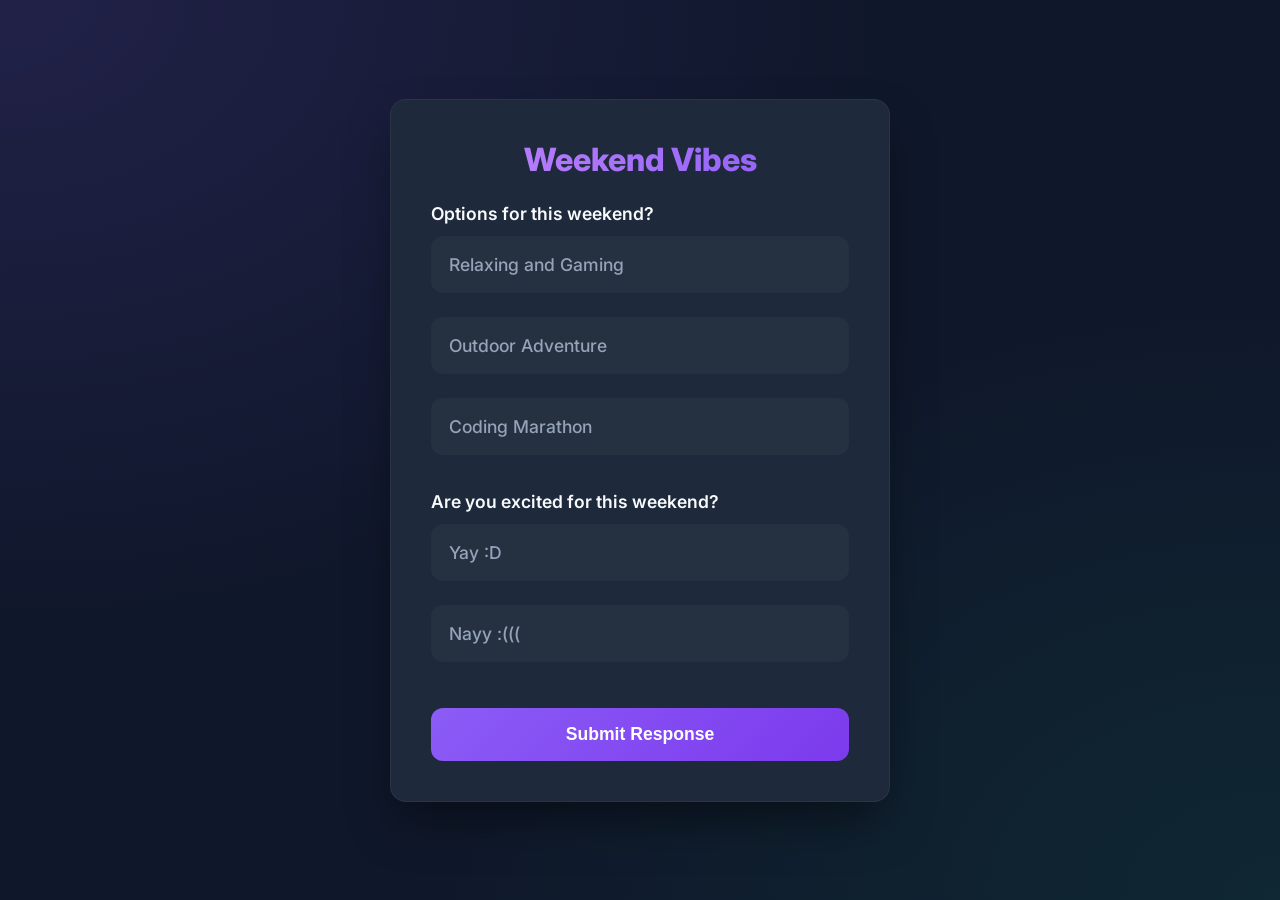
==== index.html @ 4a8eedd5 "Project Initialization" ====
<!DOCTYPE html>
<html lang="en">
<head>
    <meta charset="UTF-8">
    <meta name="viewport" content="width=device-width, initial-scale=1.0">
    <title>Weekend Planner</title>
    <link rel="preconnect" href="https://fonts.googleapis.com">
    <link rel="preconnect" href="https://fonts.gstatic.com" crossorigin>
    <link href="https://fonts.googleapis.com/css2?family=Inter:wght@400;500;600;800&display=swap" rel="stylesheet">
    <link rel="stylesheet" href="style.css">
</head>
<body>
    <div class="container">
        <h1>Weekend Vibes</h1>
        
        <!-- Google Form Action URL will be handled by JS for custom redirect -->
        <form id="weekendForm">
            
            <!-- Question 1 -->
            <div class="form-group">
                <label>Options for this weekend?</label>
                <div class="radio-group">
                    <label class="radio-option">
                        <input type="radio" name="entry.1000819200" value="Option 1" required>
                        <div class="radio-tile">
                            <span class="radio-label">Relaxing and Gaming</span>
                        </div>
                    </label>
                    <label class="radio-option">
                        <input type="radio" name="entry.1000819200" value="Option 2">
                        <div class="radio-tile">
                            <span class="radio-label">Outdoor Adventure</span>
                        </div>
                    </label>
                    <label class="radio-option">
                        <input type="radio" name="entry.1000819200" value="Option 3">
                        <div class="radio-tile">
                            <span class="radio-label">Coding Marathon</span>
                        </div>
                    </label>
                </div>
            </div>

            <!-- Question 2 -->
            <div class="form-group">
                <label>Are you excited for this weekend?</label>
                <div class="radio-group">
                    <label class="radio-option">
                        <input type="radio" name="entry.1845770731" value="Yay :D" required>
                        <div class="radio-tile">
                            <span class="radio-label">Yay :D</span>
                        </div>
                    </label>
                    <label class="radio-option">
                        <input type="radio" name="entry.1845770731" value="Nayy :(((" >
                        <div class="radio-tile">
                            <span class="radio-label">Nayy :(((</span>
                        </div>
                    </label>
                </div>
            </div>

            <button type="submit" class="btn-primary" id="submitBtn">
                <span>Submit Response</span>
                <div class="loader" id="submitLoader" style="width: 20px; height: 20px; border-width: 2px; vertical-align: middle; margin-left: 10px;"></div>
            </button>

        </form>
    </div>

    <script src="app.js"></script>
</body>
</html>
---- style.css ----
:root {
  --bg-color: #0f172a;
  --card-bg: #1e293b;
  --text-primary: #f8fafc;
  --text-secondary: #94a3b8;
  --accent-color: #8b5cf6; /* Violet */
  --accent-hover: #7c3aed;
  --success-color: #10b981;
  --error-color: #ef4444;
  --radius: 16px;
  --font-family: 'Inter', system-ui, -apple-system, sans-serif;
}

* {
  box-sizing: border-box;
  margin: 0;
  padding: 0;
}

body {
  font-family: var(--font-family);
  background-color: var(--bg-color);
  color: var(--text-primary);
  min-height: 100vh;
  display: flex;
  align-items: center;
  justify-content: center;
  padding: 20px;
  background-image: 
    radial-gradient(at 0% 0%, rgba(139, 92, 246, 0.15) 0px, transparent 50%),
    radial-gradient(at 100% 100%, rgba(16, 185, 129, 0.1) 0px, transparent 50%);
}

.container {
  width: 100%;
  max-width: 500px;
  background-color: var(--card-bg);
  padding: 40px;
  border-radius: var(--radius);
  box-shadow: 0 25px 50px -12px rgba(0, 0, 0, 0.5);
  border: 1px solid rgba(255, 255, 255, 0.05);
  animation: fadeIn 0.8s ease-out;
}

@keyframes fadeIn {
  from { opacity: 0; transform: translateY(20px); }
  to { opacity: 1; transform: translateY(0); }
}

h1 {
  font-size: 2rem;
  font-weight: 800;
  text-align: center;
  margin-bottom: 1.5rem;
  background: linear-gradient(to right, #c084fc, #8b5cf6);
  -webkit-background-clip: text;
  background-clip: text;
  color: transparent;
}

.form-group {
  margin-bottom: 24px;
}

label {
  display: block;
  font-weight: 600;
  margin-bottom: 12px;
  color: var(--text-primary);
  font-size: 1.1rem;
}

/* Custom Radio/Select Styling */
.radio-group, .select-wrapper {
  display: flex;
  flex-direction: column;
  gap: 12px;
}

.radio-option {
  position: relative;
}

.radio-option input[type="radio"] {
  position: absolute;
  opacity: 0;
  cursor: pointer;
}

.radio-tile {
  display: flex;
  align-items: center;
  gap: 12px;
  padding: 16px;
  background-color: rgba(255, 255, 255, 0.03);
  border: 2px solid transparent;
  border-radius: 12px;
  cursor: pointer;
  transition: all 0.3s ease;
}

.radio-option input[type="radio"]:checked + .radio-tile {
  background-color: rgba(139, 92, 246, 0.1);
  border-color: var(--accent-color);
  box-shadow: 0 0 15px rgba(139, 92, 246, 0.2);
}

.radio-label {
  color: var(--text-secondary);
  font-weight: 500;
}

.radio-option input[type="radio"]:checked + .radio-tile .radio-label {
  color: var(--text-primary);
}

/* Button Styling */
.btn-primary {
  width: 100%;
  padding: 16px;
  background: linear-gradient(135deg, var(--accent-color), var(--accent-hover));
  color: white;
  border: none;
  border-radius: 12px;
  font-size: 1.1rem;
  font-weight: 700;
  cursor: pointer;
  transition: transform 0.2s, box-shadow 0.2s;
  margin-top: 10px;
}

.btn-primary:hover {
  transform: translateY(-2px);
  box-shadow: 0 10px 20px rgba(139, 92, 246, 0.3);
}

.btn-primary:active {
  transform: translateY(0);
}

/* Success Page Specifics */
.success-container {
  text-align: center;
}

.cat-image-wrapper {
  margin: 30px 0;
  position: relative;
  border-radius: var(--radius);
  overflow: hidden;
  box-shadow: 0 10px 30px rgba(0, 0, 0, 0.3);
  background-color: #000;
  min-height: 300px; /* Layout stability */
  display: flex;
  align-items: center;
  justify-content: center;
}

.cat-image-wrapper img {
  width: 100%;
  height: auto;
  display: block;
  object-fit: cover;
  transition: transform 0.5s ease;
}

.cat-image-wrapper:hover img {
  transform: scale(1.05);
}

.message {
  font-size: 1.25rem;
  color: var(--text-secondary);
  margin-bottom: 2rem;
}

/* Loader */
.loader {
  width: 48px;
  height: 48px;
  border: 5px solid rgba(255, 255, 255, 0.1);
  border-bottom-color: var(--accent-color);
  border-radius: 50%;
  display: inline-block;
  box-sizing: border-box;
  animation: rotation 1s linear infinite;
  display: none; /* Hidden by default */
}

@keyframes rotation {
  0% { transform: rotate(0deg); }
  100% { transform: rotate(360deg); }
}
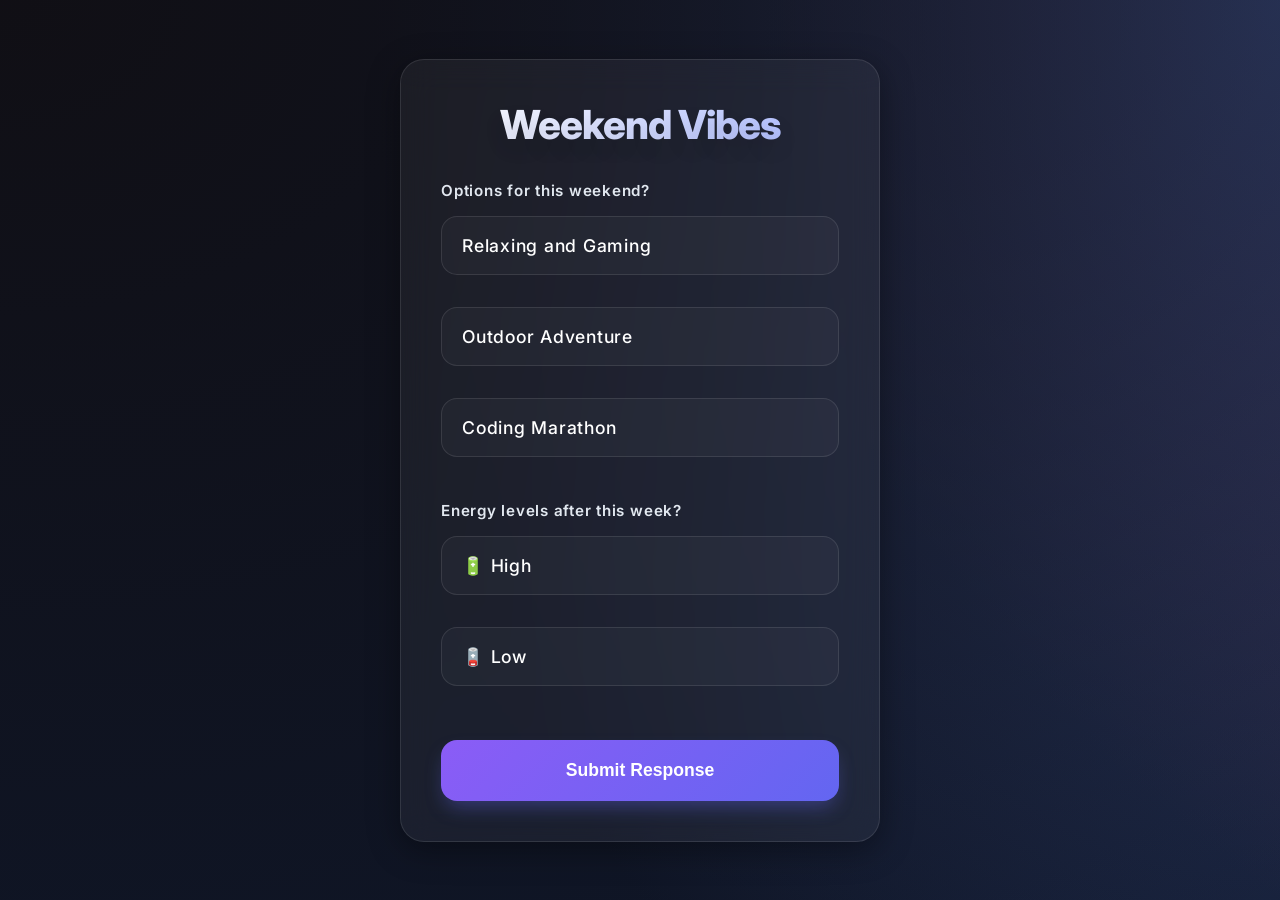
==== commit 83528191: "Change typescript + values of second form field" ====
--- a/index.html
+++ b/index.html
@@ -1,5 +1,6 @@
 <!DOCTYPE html>
 <html lang="en">
+
 <head>
     <meta charset="UTF-8">
     <meta name="viewport" content="width=device-width, initial-scale=1.0">
@@ -9,33 +10,37 @@
     <link href="https://fonts.googleapis.com/css2?family=Inter:wght@400;500;600;800&display=swap" rel="stylesheet">
     <link rel="stylesheet" href="style.css">
 </head>
+
 <body>
     <div class="container">
         <h1>Weekend Vibes</h1>
-        
+
         <!-- Google Form Action URL will be handled by JS for custom redirect -->
         <form id="weekendForm">
-            
+
             <!-- Question 1 -->
             <div class="form-group">
                 <label>Options for this weekend?</label>
                 <div class="radio-group">
                     <label class="radio-option">
-                        <input type="radio" name="entry.1000819200" value="Option 1" required>
+                        <input type="radio" name="entry.1000819200" value="Relaxing and Gaming" required
+                            data-script-id="q1-option-1-input">
                         <div class="radio-tile">
-                            <span class="radio-label">Relaxing and Gaming</span>
+                            <span class="radio-label" data-script-id="q1-option-1-label">Relaxing and Gaming</span>
                         </div>
                     </label>
                     <label class="radio-option">
-                        <input type="radio" name="entry.1000819200" value="Option 2">
+                        <input type="radio" name="entry.1000819200" value="Outdoor Adventure"
+                            data-script-id="q1-option-2-input">
                         <div class="radio-tile">
-                            <span class="radio-label">Outdoor Adventure</span>
+                            <span class="radio-label" data-script-id="q1-option-2-label">Outdoor Adventure</span>
                         </div>
                     </label>
                     <label class="radio-option">
-                        <input type="radio" name="entry.1000819200" value="Option 3">
+                        <input type="radio" name="entry.1000819200" value="Coding Marathon"
+                            data-script-id="q1-option-3-input">
                         <div class="radio-tile">
-                            <span class="radio-label">Coding Marathon</span>
+                            <span class="radio-label" data-script-id="q1-option-3-label">Coding Marathon</span>
                         </div>
                     </label>
                 </div>
@@ -43,18 +48,18 @@
 
             <!-- Question 2 -->
             <div class="form-group">
-                <label>Are you excited for this weekend?</label>
+                <label>Energy levels after this week?</label>
                 <div class="radio-group">
                     <label class="radio-option">
-                        <input type="radio" name="entry.1845770731" value="Yay :D" required>
+                        <input type="radio" name="entry.1845770731" value="High" required>
                         <div class="radio-tile">
-                            <span class="radio-label">Yay :D</span>
+                            <span class="radio-label">🔋 High</span>
                         </div>
                     </label>
                     <label class="radio-option">
-                        <input type="radio" name="entry.1845770731" value="Nayy :(((" >
+                        <input type="radio" name="entry.1845770731" value="Low">
                         <div class="radio-tile">
-                            <span class="radio-label">Nayy :(((</span>
+                            <span class="radio-label">🪫 Low</span>
                         </div>
                     </label>
                 </div>
@@ -62,7 +67,9 @@
 
             <button type="submit" class="btn-primary" id="submitBtn">
                 <span>Submit Response</span>
-                <div class="loader" id="submitLoader" style="width: 20px; height: 20px; border-width: 2px; vertical-align: middle; margin-left: 10px;"></div>
+                <div class="loader" id="submitLoader"
+                    style="width: 20px; height: 20px; border-width: 2px; vertical-align: middle; margin-left: 10px;">
+                </div>
             </button>
 
         </form>
@@ -70,4 +77,5 @@
 
     <script src="app.js"></script>
 </body>
-</html>
+
+</html>
--- a/style.css
+++ b/style.css
@@ -1,13 +1,12 @@
 :root {
   --bg-color: #0f172a;
-  --card-bg: #1e293b;
-  --text-primary: #f8fafc;
-  --text-secondary: #94a3b8;
-  --accent-color: #8b5cf6; /* Violet */
-  --accent-hover: #7c3aed;
-  --success-color: #10b981;
-  --error-color: #ef4444;
-  --radius: 16px;
+  --text-primary: #ffffff;
+  --text-secondary: #e2e8f0;
+  --accent-color: #8b5cf6;
+  --accent-glow: rgba(139, 92, 246, 0.5);
+  --glass-bg: rgba(255, 255, 255, 0.05);
+  --glass-border: rgba(255, 255, 255, 0.1);
+  --glass-highlight: rgba(255, 255, 255, 0.2);
   --font-family: 'Inter', system-ui, -apple-system, sans-serif;
 }
 
@@ -26,116 +25,152 @@
   align-items: center;
   justify-content: center;
   padding: 20px;
-  background-image: 
-    radial-gradient(at 0% 0%, rgba(139, 92, 246, 0.15) 0px, transparent 50%),
-    radial-gradient(at 100% 100%, rgba(16, 185, 129, 0.1) 0px, transparent 50%);
-}
-
+  /* Animated Mesh Gradient Background */
+  background-image:
+    radial-gradient(at 0% 0%, hsla(253, 16%, 7%, 1) 0, transparent 50%),
+    radial-gradient(at 50% 0%, hsla(225, 39%, 30%, 1) 0, transparent 50%),
+    radial-gradient(at 100% 0%, hsla(339, 49%, 30%, 1) 0, transparent 50%);
+  background-size: 200% 200%;
+  animation: gradient 15s ease infinite;
+}
+
+@keyframes gradient {
+  0% {
+    background-position: 0% 50%;
+  }
+
+  50% {
+    background-position: 100% 50%;
+  }
+
+  100% {
+    background-position: 0% 50%;
+  }
+}
+
+/* Glassmorphism Card */
 .container {
   width: 100%;
-  max-width: 500px;
-  background-color: var(--card-bg);
+  max-width: 480px;
+  background: var(--glass-bg);
+  backdrop-filter: blur(16px);
+  -webkit-backdrop-filter: blur(16px);
   padding: 40px;
-  border-radius: var(--radius);
-  box-shadow: 0 25px 50px -12px rgba(0, 0, 0, 0.5);
-  border: 1px solid rgba(255, 255, 255, 0.05);
-  animation: fadeIn 0.8s ease-out;
-}
-
-@keyframes fadeIn {
-  from { opacity: 0; transform: translateY(20px); }
-  to { opacity: 1; transform: translateY(0); }
+  border-radius: 24px;
+  border: 1px solid var(--glass-border);
+  box-shadow: 0 8px 32px 0 rgba(0, 0, 0, 0.37);
+  animation: float 6s ease-in-out infinite;
+}
+
+@keyframes float {
+  0% {
+    transform: translateY(0px);
+  }
+
+  50% {
+    transform: translateY(-10px);
+  }
+
+  100% {
+    transform: translateY(0px);
+  }
 }
 
 h1 {
-  font-size: 2rem;
+  font-size: 2.5rem;
   font-weight: 800;
   text-align: center;
-  margin-bottom: 1.5rem;
-  background: linear-gradient(to right, #c084fc, #8b5cf6);
+  margin-bottom: 2rem;
+  letter-spacing: -1px;
+  background: linear-gradient(135deg, #fff 0%, #a5b4fc 100%);
   -webkit-background-clip: text;
   background-clip: text;
   color: transparent;
+  text-shadow: 0 10px 20px rgba(0, 0, 0, 0.1);
 }
 
 .form-group {
-  margin-bottom: 24px;
+  margin-bottom: 28px;
 }
 
 label {
   display: block;
   font-weight: 600;
-  margin-bottom: 12px;
-  color: var(--text-primary);
-  font-size: 1.1rem;
-}
-
-/* Custom Radio/Select Styling */
-.radio-group, .select-wrapper {
+  margin-bottom: 16px;
+  color: var(--text-secondary);
+  font-size: 0.95rem;
+  letter-spacing: 0.05em;
+}
+
+/* Custom Radio Styling */
+.radio-group {
   display: flex;
   flex-direction: column;
-  gap: 12px;
+  gap: 16px;
 }
 
 .radio-option {
   position: relative;
+  display: block;
+  cursor: pointer;
 }
 
 .radio-option input[type="radio"] {
   position: absolute;
   opacity: 0;
-  cursor: pointer;
 }
 
 .radio-tile {
   display: flex;
   align-items: center;
-  gap: 12px;
-  padding: 16px;
-  background-color: rgba(255, 255, 255, 0.03);
-  border: 2px solid transparent;
-  border-radius: 12px;
-  cursor: pointer;
-  transition: all 0.3s ease;
-}
-
-.radio-option input[type="radio"]:checked + .radio-tile {
-  background-color: rgba(139, 92, 246, 0.1);
+  padding: 18px 20px;
+  background: rgba(255, 255, 255, 0.03);
+  border: 1px solid var(--glass-border);
+  border-radius: 16px;
+  transition: all 0.3s cubic-bezier(0.4, 0, 0.2, 1);
+}
+
+.radio-tile:hover {
+  background: rgba(255, 255, 255, 0.08);
+  border-color: var(--glass-highlight);
+  transform: translateX(5px);
+}
+
+.radio-option input[type="radio"]:checked+.radio-tile {
+  background: rgba(139, 92, 246, 0.2);
   border-color: var(--accent-color);
-  box-shadow: 0 0 15px rgba(139, 92, 246, 0.2);
+  box-shadow: 0 0 20px var(--accent-glow);
 }
 
 .radio-label {
-  color: var(--text-secondary);
+  color: var(--text-primary);
   font-weight: 500;
-}
-
-.radio-option input[type="radio"]:checked + .radio-tile .radio-label {
-  color: var(--text-primary);
+  font-size: 1.1rem;
 }
 
 /* Button Styling */
 .btn-primary {
   width: 100%;
-  padding: 16px;
-  background: linear-gradient(135deg, var(--accent-color), var(--accent-hover));
+  padding: 20px;
+  background: linear-gradient(135deg, #8b5cf6 0%, #6366f1 100%);
   color: white;
   border: none;
-  border-radius: 12px;
+  border-radius: 16px;
   font-size: 1.1rem;
   font-weight: 700;
   cursor: pointer;
-  transition: transform 0.2s, box-shadow 0.2s;
+  transition: all 0.3s ease;
   margin-top: 10px;
+  box-shadow: 0 10px 20px -5px rgba(99, 102, 241, 0.4);
 }
 
 .btn-primary:hover {
-  transform: translateY(-2px);
-  box-shadow: 0 10px 20px rgba(139, 92, 246, 0.3);
+  transform: translateY(-3px) scale(1.02);
+  box-shadow: 0 20px 30px -10px rgba(99, 102, 241, 0.6);
 }
 
 .btn-primary:active {
-  transform: translateY(0);
+  transform: translateY(0) scale(0.98);
 }
 
 /* Success Page Specifics */
@@ -145,49 +180,45 @@
 
 .cat-image-wrapper {
   margin: 30px 0;
-  position: relative;
-  border-radius: var(--radius);
+  border-radius: 20px;
   overflow: hidden;
-  box-shadow: 0 10px 30px rgba(0, 0, 0, 0.3);
-  background-color: #000;
-  min-height: 300px; /* Layout stability */
+  box-shadow: 0 20px 40px rgba(0, 0, 0, 0.4);
+  background-color: rgba(0, 0, 0, 0.2);
+  min-height: 300px;
   display: flex;
   align-items: center;
   justify-content: center;
+  border: 1px solid var(--glass-border);
 }
 
 .cat-image-wrapper img {
   width: 100%;
   height: auto;
   display: block;
-  object-fit: cover;
-  transition: transform 0.5s ease;
-}
-
-.cat-image-wrapper:hover img {
-  transform: scale(1.05);
 }
 
 .message {
-  font-size: 1.25rem;
+  font-size: 1.5rem;
   color: var(--text-secondary);
   margin-bottom: 2rem;
+  font-weight: 300;
 }
 
 /* Loader */
 .loader {
-  width: 48px;
-  height: 48px;
-  border: 5px solid rgba(255, 255, 255, 0.1);
-  border-bottom-color: var(--accent-color);
+  width: 24px;
+  height: 24px;
+  border: 3px solid rgba(255, 255, 255, 0.3);
   border-radius: 50%;
-  display: inline-block;
-  box-sizing: border-box;
-  animation: rotation 1s linear infinite;
-  display: none; /* Hidden by default */
-}
-
-@keyframes rotation {
-  0% { transform: rotate(0deg); }
-  100% { transform: rotate(360deg); }
-}
+  border-top-color: #fff;
+  animation: spin 1s ease-in-out infinite;
+  display: none;
+  vertical-align: middle;
+  margin-left: 10px;
+}
+
+@keyframes spin {
+  to {
+    transform: rotate(360deg);
+  }
+}
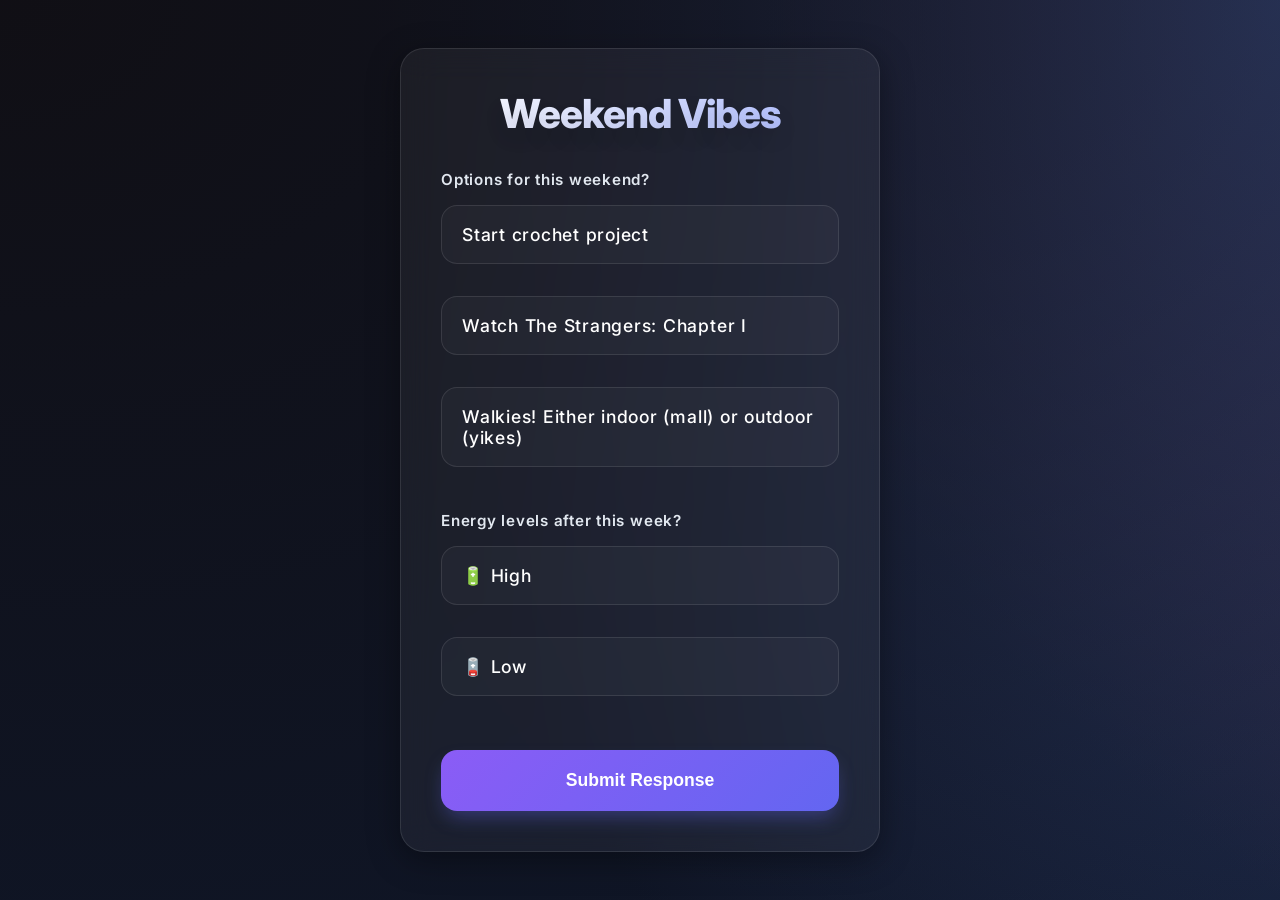
==== commit ef3ebed5: "Weekly update: 2026-02-05" ====
--- a/index.html
+++ b/index.html
@@ -23,24 +23,24 @@
                 <label>Options for this weekend?</label>
                 <div class="radio-group">
                     <label class="radio-option">
-                        <input type="radio" name="entry.1000819200" value="Relaxing and Gaming" required
+                        <input type="radio" name="entry.1000819200" value="Start crochet project" required
                             data-script-id="q1-option-1-input">
                         <div class="radio-tile">
-                            <span class="radio-label" data-script-id="q1-option-1-label">Relaxing and Gaming</span>
+                            <span class="radio-label" data-script-id="q1-option-1-label">Start crochet project</span>
                         </div>
                     </label>
                     <label class="radio-option">
-                        <input type="radio" name="entry.1000819200" value="Outdoor Adventure"
+                        <input type="radio" name="entry.1000819200" value="Watch The Strangers: Chapter I"
                             data-script-id="q1-option-2-input">
                         <div class="radio-tile">
-                            <span class="radio-label" data-script-id="q1-option-2-label">Outdoor Adventure</span>
+                            <span class="radio-label" data-script-id="q1-option-2-label">Watch The Strangers: Chapter I</span>
                         </div>
                     </label>
                     <label class="radio-option">
-                        <input type="radio" name="entry.1000819200" value="Coding Marathon"
+                        <input type="radio" name="entry.1000819200" value="Walkies! Either indoor (mall) or outdoor (yikes)"
                             data-script-id="q1-option-3-input">
                         <div class="radio-tile">
-                            <span class="radio-label" data-script-id="q1-option-3-label">Coding Marathon</span>
+                            <span class="radio-label" data-script-id="q1-option-3-label">Walkies! Either indoor (mall) or outdoor (yikes)</span>
                         </div>
                     </label>
                 </div>
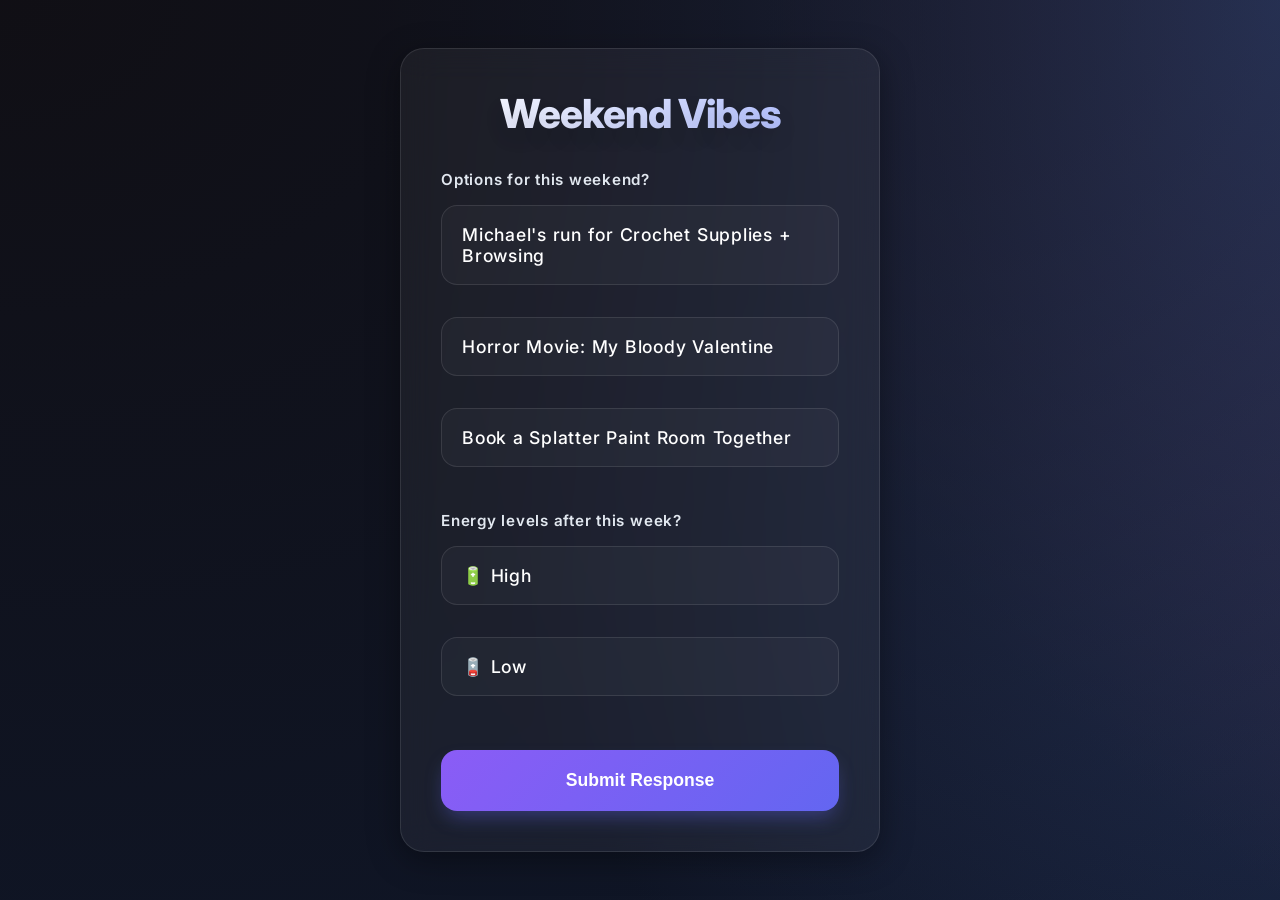
==== commit 82cd3a20: "Weekly update: 2026-02-10" ====
--- a/index.html
+++ b/index.html
@@ -23,24 +23,24 @@
                 <label>Options for this weekend?</label>
                 <div class="radio-group">
                     <label class="radio-option">
-                        <input type="radio" name="entry.1000819200" value="Start crochet project" required
+                        <input type="radio" name="entry.1000819200" value="Michael's run for Crochet Supplies + Browsing" required
                             data-script-id="q1-option-1-input">
                         <div class="radio-tile">
-                            <span class="radio-label" data-script-id="q1-option-1-label">Start crochet project</span>
+                            <span class="radio-label" data-script-id="q1-option-1-label">Michael's run for Crochet Supplies + Browsing</span>
                         </div>
                     </label>
                     <label class="radio-option">
-                        <input type="radio" name="entry.1000819200" value="Watch The Strangers: Chapter I"
+                        <input type="radio" name="entry.1000819200" value="Horror Movie: My Bloody Valentine"
                             data-script-id="q1-option-2-input">
                         <div class="radio-tile">
-                            <span class="radio-label" data-script-id="q1-option-2-label">Watch The Strangers: Chapter I</span>
+                            <span class="radio-label" data-script-id="q1-option-2-label">Horror Movie: My Bloody Valentine</span>
                         </div>
                     </label>
                     <label class="radio-option">
-                        <input type="radio" name="entry.1000819200" value="Walkies! Either indoor (mall) or outdoor (yikes)"
+                        <input type="radio" name="entry.1000819200" value="Book a Splatter Paint Room Together"
                             data-script-id="q1-option-3-input">
                         <div class="radio-tile">
-                            <span class="radio-label" data-script-id="q1-option-3-label">Walkies! Either indoor (mall) or outdoor (yikes)</span>
+                            <span class="radio-label" data-script-id="q1-option-3-label">Book a Splatter Paint Room Together</span>
                         </div>
                     </label>
                 </div>
--- a/style.css
+++ b/style.css
@@ -221,4 +221,28 @@
   to {
     transform: rotate(360deg);
   }
+}
+
+/* Mobile Responsiveness */
+@media (max-width: 600px) {
+  body {
+    padding: 10px;
+  }
+
+  .container {
+    padding: 24px;
+    width: 100%;
+  }
+
+  h1 {
+    font-size: 2rem;
+  }
+
+  .radio-tile {
+    padding: 14px 16px;
+  }
+
+  .radio-label {
+    font-size: 1rem;
+  }
 }
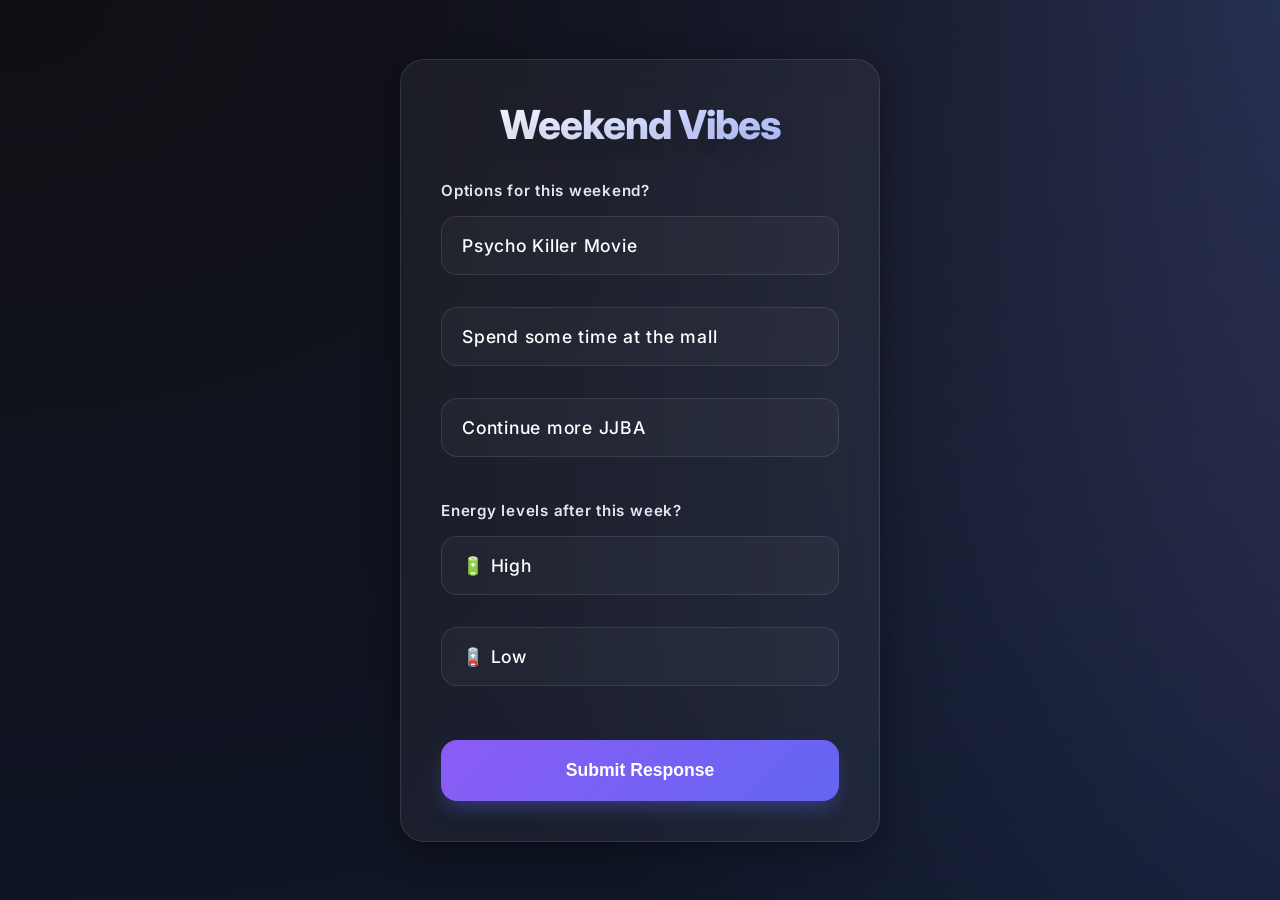
==== commit ba794bf3: "Weekly update: 2026-02-18" ====
--- a/index.html
+++ b/index.html
@@ -23,24 +23,24 @@
                 <label>Options for this weekend?</label>
                 <div class="radio-group">
                     <label class="radio-option">
-                        <input type="radio" name="entry.1000819200" value="Michael's run for Crochet Supplies + Browsing" required
+                        <input type="radio" name="entry.1000819200" value="Psycho Killer Movie" required
                             data-script-id="q1-option-1-input">
                         <div class="radio-tile">
-                            <span class="radio-label" data-script-id="q1-option-1-label">Michael's run for Crochet Supplies + Browsing</span>
+                            <span class="radio-label" data-script-id="q1-option-1-label">Psycho Killer Movie</span>
                         </div>
                     </label>
                     <label class="radio-option">
-                        <input type="radio" name="entry.1000819200" value="Horror Movie: My Bloody Valentine"
+                        <input type="radio" name="entry.1000819200" value="Spend some time at the mall"
                             data-script-id="q1-option-2-input">
                         <div class="radio-tile">
-                            <span class="radio-label" data-script-id="q1-option-2-label">Horror Movie: My Bloody Valentine</span>
+                            <span class="radio-label" data-script-id="q1-option-2-label">Spend some time at the mall</span>
                         </div>
                     </label>
                     <label class="radio-option">
-                        <input type="radio" name="entry.1000819200" value="Book a Splatter Paint Room Together"
+                        <input type="radio" name="entry.1000819200" value="Continue more JJBA"
                             data-script-id="q1-option-3-input">
                         <div class="radio-tile">
-                            <span class="radio-label" data-script-id="q1-option-3-label">Book a Splatter Paint Room Together</span>
+                            <span class="radio-label" data-script-id="q1-option-3-label">Continue more JJBA</span>
                         </div>
                     </label>
                 </div>
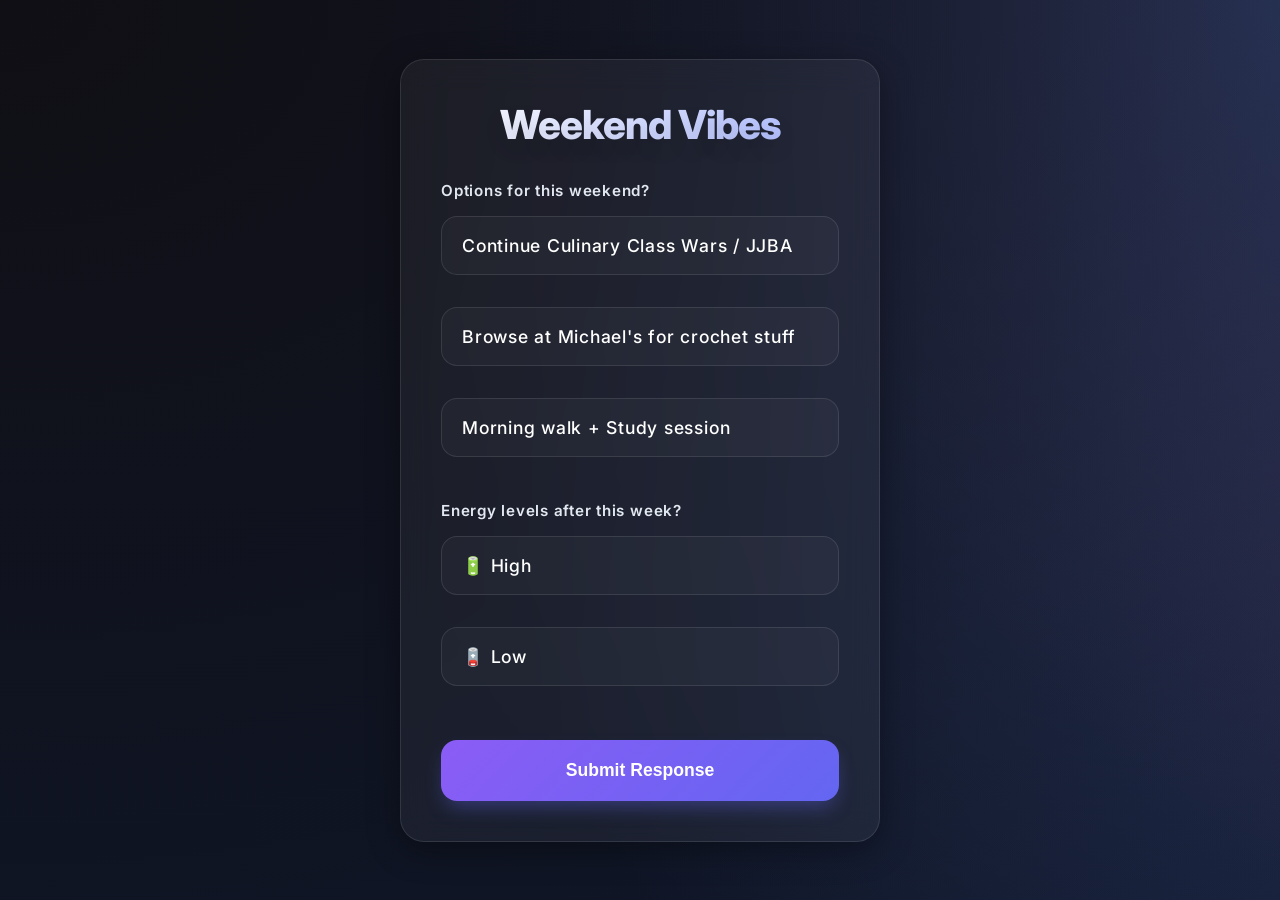
==== commit b61f8f2d: "Weekly update: 2026-02-25" ====
--- a/index.html
+++ b/index.html
@@ -23,24 +23,24 @@
                 <label>Options for this weekend?</label>
                 <div class="radio-group">
                     <label class="radio-option">
-                        <input type="radio" name="entry.1000819200" value="Psycho Killer Movie" required
+                        <input type="radio" name="entry.1000819200" value="Continue Culinary Class Wars / JJBA" required
                             data-script-id="q1-option-1-input">
                         <div class="radio-tile">
-                            <span class="radio-label" data-script-id="q1-option-1-label">Psycho Killer Movie</span>
+                            <span class="radio-label" data-script-id="q1-option-1-label">Continue Culinary Class Wars / JJBA</span>
                         </div>
                     </label>
                     <label class="radio-option">
-                        <input type="radio" name="entry.1000819200" value="Spend some time at the mall"
+                        <input type="radio" name="entry.1000819200" value="Browse at Michael's for crochet stuff"
                             data-script-id="q1-option-2-input">
                         <div class="radio-tile">
-                            <span class="radio-label" data-script-id="q1-option-2-label">Spend some time at the mall</span>
+                            <span class="radio-label" data-script-id="q1-option-2-label">Browse at Michael's for crochet stuff</span>
                         </div>
                     </label>
                     <label class="radio-option">
-                        <input type="radio" name="entry.1000819200" value="Continue more JJBA"
+                        <input type="radio" name="entry.1000819200" value="Morning walk + Study session"
                             data-script-id="q1-option-3-input">
                         <div class="radio-tile">
-                            <span class="radio-label" data-script-id="q1-option-3-label">Continue more JJBA</span>
+                            <span class="radio-label" data-script-id="q1-option-3-label">Morning walk + Study session</span>
                         </div>
                     </label>
                 </div>
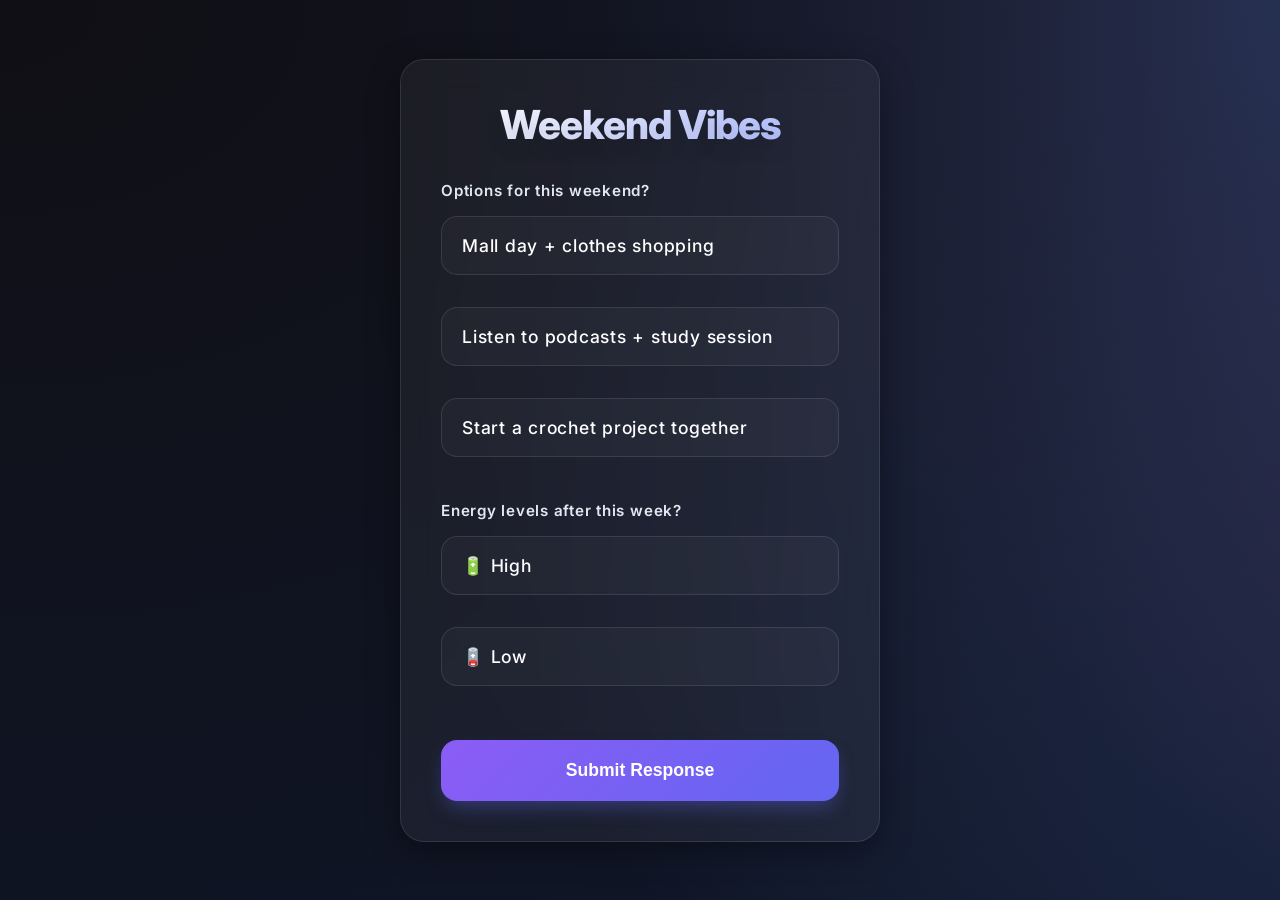
==== commit a41e3c3f: "Weekly update: 2026-03-19" ====
--- a/index.html
+++ b/index.html
@@ -23,24 +23,24 @@
                 <label>Options for this weekend?</label>
                 <div class="radio-group">
                     <label class="radio-option">
-                        <input type="radio" name="entry.1000819200" value="Continue Culinary Class Wars / JJBA" required
+                        <input type="radio" name="entry.1000819200" value="Mall day + clothes shopping" required
                             data-script-id="q1-option-1-input">
                         <div class="radio-tile">
-                            <span class="radio-label" data-script-id="q1-option-1-label">Continue Culinary Class Wars / JJBA</span>
+                            <span class="radio-label" data-script-id="q1-option-1-label">Mall day + clothes shopping</span>
                         </div>
                     </label>
                     <label class="radio-option">
-                        <input type="radio" name="entry.1000819200" value="Browse at Michael's for crochet stuff"
+                        <input type="radio" name="entry.1000819200" value="Listen to podcasts + study session"
                             data-script-id="q1-option-2-input">
                         <div class="radio-tile">
-                            <span class="radio-label" data-script-id="q1-option-2-label">Browse at Michael's for crochet stuff</span>
+                            <span class="radio-label" data-script-id="q1-option-2-label">Listen to podcasts + study session</span>
                         </div>
                     </label>
                     <label class="radio-option">
-                        <input type="radio" name="entry.1000819200" value="Morning walk + Study session"
+                        <input type="radio" name="entry.1000819200" value="Start a crochet project together"
                             data-script-id="q1-option-3-input">
                         <div class="radio-tile">
-                            <span class="radio-label" data-script-id="q1-option-3-label">Morning walk + Study session</span>
+                            <span class="radio-label" data-script-id="q1-option-3-label">Start a crochet project together</span>
                         </div>
                     </label>
                 </div>
